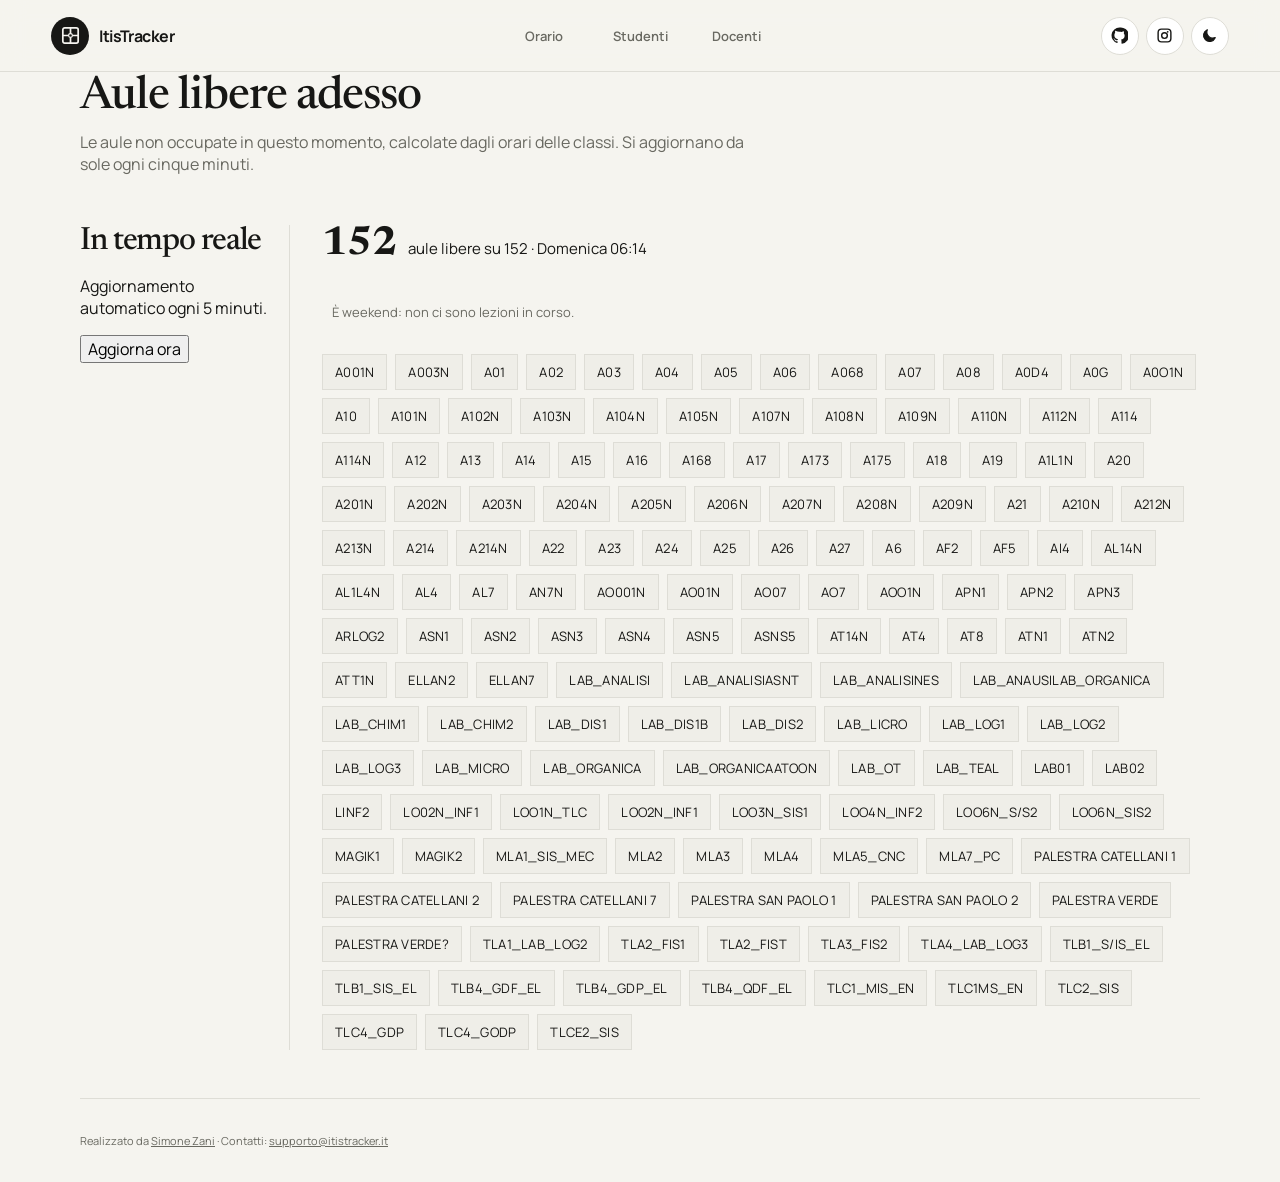
==== aule-libere/index.html @ e9085350 "Ottimizza i caricamenti e rende gli orari sempre disponibili" ====
<!doctype html>
<html lang="it">
<head>
  <meta charset="utf-8">
  <meta name="viewport" content="width=device-width, initial-scale=1">
  <meta name="theme-color" content="#f5f4ef">
  <title>ItisTracker</title>
  <meta name="description" content="Scopri in tempo reale quali aule sono libere all'ITIS Leonardo da Vinci di Parma, calcolate dagli orari delle classi.">
  <meta name="robots" content="index, follow">
  <meta name="keywords" content="ItisTracker, ITIS Parma, ITIS Leonardo da Vinci Parma, orari scolastici Parma, orario classi, studenti, docenti">
  <link rel="canonical" href="https://itistracker.it/aule-libere/">
  <meta property="og:type" content="website">
  <meta property="og:site_name" content="ItisTracker">
  <meta property="og:locale" content="it_IT">
  <meta property="og:title" content="Aule libere adesso all'ITIS Parma — ItisTracker">
  <meta property="og:description" content="Scopri in tempo reale quali aule sono libere all'ITIS Leonardo da Vinci di Parma, calcolate dagli orari delle classi.">
  <meta property="og:url" content="https://itistracker.it/aule-libere/">
  <meta name="twitter:card" content="summary">
  <meta name="twitter:title" content="Aule libere adesso all'ITIS Parma — ItisTracker">
  <meta name="twitter:description" content="Scopri in tempo reale quali aule sono libere all'ITIS Leonardo da Vinci di Parma, calcolate dagli orari delle classi.">
  <link rel="preconnect" href="https://fonts.googleapis.com">
  <link rel="preconnect" href="https://fonts.gstatic.com" crossorigin>
  <link href="https://fonts.googleapis.com/css2?family=Manrope:wght@400;500;600;700&family=Newsreader:opsz,wght@6..72,500&display=swap" rel="stylesheet">
  <link rel="icon" href="data:image/svg+xml,%3Csvg xmlns='http://www.w3.org/2000/svg' viewBox='0 0 64 64'%3E%3Crect width='64' height='64' rx='32' fill='%23171715'/%3E%3Crect x='16' y='16' width='32' height='32' rx='4' fill='none' stroke='%23fff' stroke-width='4'/%3E%3Cpath d='M16 32h32M32 16v32' stroke='%23fff' stroke-width='4'/%3E%3Ccircle cx='32' cy='32' r='4' fill='%23171715' stroke='%23fff' stroke-width='3'/%3E%3C/svg%3E">
  <link rel="stylesheet" href="/css/style.css">
  <script type="application/ld+json">{"@context": "https://schema.org", "@type": "WebSite", "name": "ItisTracker", "url": "https://itistracker.it/", "description": "Orari online dell'ITIS Leonardo da Vinci di Parma: classi, studenti e docenti.", "inLanguage": "it", "publisher": {"@type": "EducationalOrganization", "name": "ITIS Leonardo da Vinci", "address": {"@type": "PostalAddress", "addressLocality": "Parma", "addressCountry": "IT"}}, "potentialAction": {"@type": "SearchAction", "target": "https://itistracker.it/studenti/?q={search_term_string}", "query-input": "required name=search_term_string"}}</script>
</head>
<body data-page="aule-libere">  <header class="masthead">
    <a class="brand" href="/" aria-label="ItisTracker, inizio">
      <span class="brand-mark" aria-hidden="true"><svg viewBox="0 0 24 24" fill="none" aria-hidden="true">
          <rect x="4" y="4" width="16" height="16" rx="2" stroke-width="1.8"/>
          <path d="M4 12h16M12 4v16" stroke-width="1.8"/>
          <circle cx="12" cy="12" r="2" fill="var(--ink)" stroke="var(--bg)" stroke-width="1.2"/>
        </svg></span>
      <span class="brand-name">ItisTracker</span>
    </a>
    <nav class="nav" aria-label="Navigazione principale">
      <a href="/orario/">Orario</a>
      <a href="/studenti/">Studenti</a>
      <a href="/docenti/">Docenti</a>
    </nav>
    <div class="header-tools">
      <a class="icon-button" href="https://github.com/simossz" target="_blank" rel="noopener noreferrer" aria-label="GitHub simossz" title="GitHub"><svg viewBox="0 0 24 24" aria-hidden="true"><path d="M12 .7a11.3 11.3 0 0 0-3.57 22c.57.1.78-.24.78-.54v-2.1c-3.18.69-3.85-1.35-3.85-1.35-.52-1.32-1.27-1.67-1.27-1.67-1.04-.71.08-.7.08-.7 1.15.08 1.75 1.18 1.75 1.18 1.02 1.75 2.67 1.24 3.32.95.1-.74.4-1.24.72-1.53-2.54-.29-5.21-1.27-5.21-5.65 0-1.25.44-2.27 1.17-3.07-.12-.29-.51-1.45.11-3.02 0 0 .96-.31 3.12 1.17A10.9 10.9 0 0 1 12 6.78c.97 0 1.94.13 2.85.38 2.16-1.48 3.12-1.17 3.12-1.17.62 1.57.23 2.73.11 3.02.73.8 1.17 1.82 1.17 3.07 0 4.39-2.68 5.36-5.23 5.64.41.36.78 1.06.78 2.14v3.17c0 .3.21.65.79.54A11.3 11.3 0 0 0 12 .7Z"/></svg></a>
    <a class="icon-button" href="https://instagram.com/21.simooo" target="_blank" rel="noopener noreferrer" aria-label="Instagram 21.simooo" title="Instagram"><svg viewBox="0 0 24 24" aria-hidden="true"><path d="M7.8 2h8.4A5.8 5.8 0 0 1 22 7.8v8.4a5.8 5.8 0 0 1-5.8 5.8H7.8A5.8 5.8 0 0 1 2 16.2V7.8A5.8 5.8 0 0 1 7.8 2Zm-.2 2A3.6 3.6 0 0 0 4 7.6v8.8A3.6 3.6 0 0 0 7.6 20h8.8a3.6 3.6 0 0 0 3.6-3.6V7.6A3.6 3.6 0 0 0 16.4 4H7.6Zm8.9 1.5a1.25 1.25 0 1 1 0 2.5 1.25 1.25 0 0 1 0-2.5ZM12 7a5 5 0 1 1 0 10 5 5 0 0 1 0-10Zm0 2a3 3 0 1 0 0 6 3 3 0 0 0 0-6Z"/></svg></a>
      <button class="icon-button" id="theme-toggle" type="button" aria-label="Attiva tema scuro" title="Tema">
        <svg class="theme-icon" viewBox="0 0 24 24" fill="none" aria-hidden="true"></svg>
      </button>
    </div>
  </header>
  <div class="mobile-social" aria-label="Social">
    <a class="icon-button" href="https://github.com/simossz" target="_blank" rel="noopener noreferrer" aria-label="GitHub simossz" title="GitHub"><svg viewBox="0 0 24 24" aria-hidden="true"><path d="M12 .7a11.3 11.3 0 0 0-3.57 22c.57.1.78-.24.78-.54v-2.1c-3.18.69-3.85-1.35-3.85-1.35-.52-1.32-1.27-1.67-1.27-1.67-1.04-.71.08-.7.08-.7 1.15.08 1.75 1.18 1.75 1.18 1.02 1.75 2.67 1.24 3.32.95.1-.74.4-1.24.72-1.53-2.54-.29-5.21-1.27-5.21-5.65 0-1.25.44-2.27 1.17-3.07-.12-.29-.51-1.45.11-3.02 0 0 .96-.31 3.12 1.17A10.9 10.9 0 0 1 12 6.78c.97 0 1.94.13 2.85.38 2.16-1.48 3.12-1.17 3.12-1.17.62 1.57.23 2.73.11 3.02.73.8 1.17 1.82 1.17 3.07 0 4.39-2.68 5.36-5.23 5.64.41.36.78 1.06.78 2.14v3.17c0 .3.21.65.79.54A11.3 11.3 0 0 0 12 .7Z"/></svg></a>
    <a class="icon-button" href="https://instagram.com/21.simooo" target="_blank" rel="noopener noreferrer" aria-label="Instagram 21.simooo" title="Instagram"><svg viewBox="0 0 24 24" aria-hidden="true"><path d="M7.8 2h8.4A5.8 5.8 0 0 1 22 7.8v8.4a5.8 5.8 0 0 1-5.8 5.8H7.8A5.8 5.8 0 0 1 2 16.2V7.8A5.8 5.8 0 0 1 7.8 2Zm-.2 2A3.6 3.6 0 0 0 4 7.6v8.8A3.6 3.6 0 0 0 7.6 20h8.8a3.6 3.6 0 0 0 3.6-3.6V7.6A3.6 3.6 0 0 0 16.4 4H7.6Zm8.9 1.5a1.25 1.25 0 1 1 0 2.5 1.25 1.25 0 0 1 0-2.5ZM12 7a5 5 0 1 1 0 10 5 5 0 0 1 0-10Zm0 2a3 3 0 1 0 0 6 3 3 0 0 0 0-6Z"/></svg></a>
  </div>

  <main id="main">
    <section class="page-head">
      <h1>Aule libere adesso</h1>
      <p>Le aule non occupate in questo momento, calcolate dagli orari delle classi. Si aggiornano da sole ogni cinque minuti.</p>
    </section>
    <section class="view active" id="free-view">
      <div class="workspace">
        <aside class="side">
          <h2>In tempo reale</h2>
          <p class="hint">Aggiornamento automatico ogni 5 minuti.</p>
          <button class="room-button" type="button" id="free-rooms-refresh">Aggiorna ora</button>
          <p class="sr-only" id="free-rooms-status" role="status" aria-live="polite" aria-atomic="true"></p>
        </aside>
        <div class="content" id="free-rooms"><div class="empty">Caricamento aule…</div></div>
      </div>
    </section>
  </main>

  <footer>
    <span>Realizzato da <a href="https://github.com/simossz" target="_blank" rel="noopener noreferrer">Simone Zani</a> · Contatti: <a href="mailto:supporto@itistracker.it">supporto@itistracker.it</a></span>
  </footer>
  <script src="/js/app.js" defer></script>
</body>
</html>
---- css/style.css ----
:root {
      --bg: #f5f4ef;
      --paper: #fff;
      --ink: #171715;
      --muted: #696961;
      --line: #deddd6;
      --soft: #efeee8;
      --accent: #171715;
      --header: rgba(245,244,239,.94);
    }
    [data-theme="dark"] {
      --bg: #191918;
      --paper: #20201e;
      --ink: #f2f1ea;
      --muted: #aaa99f;
      --line: #3f3f3a;
      --soft: #292926;
      --accent: #f2f1ea;
      --header: rgba(25,25,24,.94);
    }
    * { box-sizing: border-box; }
    html {
      scroll-behavior: smooth;
      scrollbar-width: thin;
      scrollbar-color: var(--ink) var(--soft);
    }
    html.theme-changing,
    html.theme-changing *,
    html.theme-changing *::before,
    html.theme-changing *::after {
      transition-duration: .45s !important;
      transition-timing-function: cubic-bezier(.22, 1, .36, 1) !important;
    }
    ::view-transition-old(root),
    ::view-transition-new(root) {
      animation-duration: .45s;
      animation-timing-function: cubic-bezier(.22, 1, .36, 1);
    }
    ::view-transition-old(root) { animation-name: theme-out; }
    ::view-transition-new(root) { animation-name: theme-in; }
    @keyframes theme-out {
      to { opacity: 0; }
    }
    @keyframes theme-in {
      from { opacity: 0; filter: saturate(.9); }
      to { opacity: 1; filter: saturate(1); }
    }
    html::-webkit-scrollbar { width: 10px; height: 10px; }
    html::-webkit-scrollbar-track { background: var(--soft); }
    html::-webkit-scrollbar-thumb {
      min-height: 44px;
      border: 3px solid var(--soft);
      border-radius: 999px;
      background: var(--ink);
    }
    html::-webkit-scrollbar-thumb:hover { background: var(--muted); }
    body {
      min-width: 320px;
      margin: 0;
      background: var(--bg);
      color: var(--ink);
      font-family: "Manrope", "Segoe UI", sans-serif;
    }
    button, input, select { font: inherit; }
    button, select { cursor: pointer; }
    a { color: inherit; }
    :focus-visible { outline: 2px solid var(--accent); outline-offset: 3px; }
    .sr-only {
      position: absolute !important;
      width: 1px;
      height: 1px;
      padding: 0;
      margin: -1px;
      overflow: hidden;
      clip: rect(0, 0, 0, 0);
      white-space: nowrap;
      border: 0;
    }

    .masthead {
      height: 72px;
      display: grid;
      grid-template-columns: 210px 1fr 210px;
      align-items: center;
      padding: 0 clamp(18px, 4vw, 64px);
      border-bottom: 1px solid var(--line);
      background: var(--header);
      position: sticky;
      top: 0;
      z-index: 20;
      backdrop-filter: blur(12px);
    }
    .brand {
      display: inline-flex;
      align-items: center;
      gap: 10px;
      width: fit-content;
      text-decoration: none;
      font-weight: 700;
      letter-spacing: -.035em;
    }
    .brand-mark {
      width: 38px;
      height: 38px;
      display: grid;
      place-items: center;
      border-radius: 50%;
      background: var(--ink);
      color: var(--bg);
      transition: transform .35s cubic-bezier(.22, 1, .36, 1),
                  background-color .35s ease,
                  color .35s ease;
    }
    .brand-mark svg {
      width: 23px;
      height: 23px;
      stroke: var(--bg);
    }
    .brand:hover .brand-mark {
      transform: rotate(-8deg) scale(1.04);
    }
    .nav {
      height: 100%;
      display: flex;
      justify-self: center;
      align-items: stretch;
    }
    .nav a,
    .nav button {
      min-width: 96px;
      border: 0;
      background: transparent;
      color: var(--muted);
      font-size: 13px;
      font-weight: 600;
      position: relative;
      transition: color .24s ease,
                  background .24s ease,
                  transform .24s cubic-bezier(.22, 1, .36, 1);
    }
    .nav a {
      display: flex;
      align-items: center;
      justify-content: center;
      text-decoration: none;
    }
    .nav a::after,
    .nav button::after {
      content: "";
      position: absolute;
      left: 18%;
      right: 18%;
      bottom: 0;
      height: 2px;
      border-radius: 999px;
      background: var(--accent);
      transform: scaleX(0);
      transform-origin: center;
      transition: transform .32s cubic-bezier(.22, 1, .36, 1);
    }
    .nav a:hover,
    .nav button:hover {
      color: var(--ink);
      background: var(--soft);
      transform: translateY(-1px);
    }
    .nav a[aria-current="page"],
    .nav button.active {
      color: var(--ink);
    }
    .nav a[aria-current="page"]::after,
    .nav button.active::after {
      transform: scaleX(1);
    }
    .header-tools {
      justify-self: end;
      display: flex;
      gap: 7px;
    }
    .mobile-social { display: none; }
    .icon-button {
      width: 38px;
      height: 38px;
      display: grid;
      place-items: center;
      border: 1px solid var(--line);
      border-radius: 50%;
      background: var(--paper);
      color: var(--ink);
      text-decoration: none;
      transition: transform .18s ease, border-color .18s ease;
    }
    .icon-button:hover { transform: translateY(-2px); border-color: var(--ink); }
    .icon-button svg { width: 17px; height: 17px; fill: currentColor; }
    #theme-toggle {
      overflow: hidden;
      font-size: 16px;
      transition: background-color .35s ease,
                  border-color .35s ease,
                  color .35s ease;
    }
    [data-theme="dark"] body { color-scheme: dark; }
    [data-theme="dark"] .nav a[aria-current="page"],
    [data-theme="dark"] .nav button.active { background: var(--soft); }
    [data-theme="dark"] select {
      background-image: url("data:image/svg+xml,%3Csvg xmlns='http://www.w3.org/2000/svg' width='12' height='12' viewBox='0 0 12 12'%3E%3Cpath d='M2 4l4 4 4-4' fill='none' stroke='%23aaa99f' stroke-width='1.5' stroke-linecap='round' stroke-linejoin='round'/%3E%3C/svg%3E");
    }

    main {
      width: min(1120px, calc(100% - 48px));
      margin: 0 auto;
    }
    .intro {
      display: none;
    }
    .intro-kicker {
      color: var(--muted);
      font-size: 11px;
      font-weight: 700;
      letter-spacing: .14em;
      text-transform: uppercase;
    }
    h1 {
      margin: 6px 0 0;
      font-family: "Newsreader", Georgia, serif;
      font-size: clamp(46px, 7vw, 72px);
      line-height: .92;
      letter-spacing: -.055em;
      font-weight: 500;
    }

    .view { display: none; }
    .view.active {
      display: block;
      animation: view-in .42s cubic-bezier(.22, 1, .36, 1) both;
    }
    @keyframes view-in {
      from { opacity: 0; transform: translateY(10px); }
      to { opacity: 1; transform: translateY(0); }
    }
    .workspace {
      display: grid;
      grid-template-columns: 210px minmax(0, 1fr);
      gap: 32px;
      min-height: 480px;
      padding: 26px 0 48px;
    }
    .side {
      border-right: 1px solid var(--line);
      padding-right: 22px;
    }
    .side h2 {
      margin: 0 0 18px;
      font-family: "Newsreader", Georgia, serif;
      font-size: 32px;
      line-height: 1;
      font-weight: 500;
      letter-spacing: -.035em;
    }
    .field label {
      display: block;
      margin-bottom: 7px;
      color: var(--muted);
      font-size: 10px;
      font-weight: 700;
      letter-spacing: .12em;
      text-transform: uppercase;
    }
    select, input {
      width: 100%;
      height: 46px;
      border: 1px solid var(--line);
      border-radius: 3px;
      background: var(--paper);
      color: var(--ink);
      padding: 0 12px;
      outline: none;
    }
    select {
      appearance: none;
      -webkit-appearance: none;
      padding-right: 38px;
      background-image: url("data:image/svg+xml,%3Csvg xmlns='http://www.w3.org/2000/svg' width='12' height='12' viewBox='0 0 12 12'%3E%3Cpath d='M2 4l4 4 4-4' fill='none' stroke='%23777770' stroke-width='1.5' stroke-linecap='round' stroke-linejoin='round'/%3E%3C/svg%3E");
      background-repeat: no-repeat;
      background-position: right 12px center;
    }
    select:focus, input:focus { border-color: var(--ink); }
    select, input {
      transition: border-color .22s ease,
                  background-color .22s ease,
                  transform .22s cubic-bezier(.22, 1, .36, 1);
    }
    select:focus, input:focus {
      transform: translateY(-1px);
    }
    .content { min-width: 0; }

    .calendar-scroll {
      overflow-x: auto;
      background: transparent;
      scrollbar-width: none;
      -ms-overflow-style: none;
    }
    .calendar-scroll::-webkit-scrollbar { display: none; }
    .results::-webkit-scrollbar,
    .nav::-webkit-scrollbar { width: 8px; height: 8px; }
    .results::-webkit-scrollbar-track,
    .nav::-webkit-scrollbar-track { background: transparent; }
    .results::-webkit-scrollbar-thumb,
    .nav::-webkit-scrollbar-thumb {
      border: 2px solid transparent;
      border-radius: 999px;
      background: var(--ink);
      background-clip: padding-box;
    }
    .calendar-grid {
      min-width: 760px;
      display: grid;
      grid-template-columns: 58px repeat(6, minmax(116px, 1fr));
      --hour-height: 74px;
    }
    .calendar-head, .time-label, .calendar-cell {
      border-right: 1px solid var(--line);
      border-bottom: 1px solid var(--line);
    }
    .calendar-grid > :nth-child(7n) { border-right: 0; }
    .calendar-grid > :nth-last-child(-n + 7) { border-bottom: 0; }
    .calendar-head {
      min-height: 44px;
      display: grid;
      place-items: center;
      background: transparent;
      font-size: 12px;
      font-weight: 700;
    }
    .time-label {
      height: var(--hour-height);
      display: grid;
      place-items: start center;
      padding-top: 9px;
      color: var(--muted);
      font-size: 10px;
    }
    .calendar-cell {
      height: var(--hour-height);
      padding: 4px;
      position: relative;
      background: transparent;
    }
    .lesson {
      height: 100%;
      min-height: 66px;
      min-width: 0;
      display: flex;
      flex-direction: column;
      justify-content: flex-start;
      gap: 7px;
      padding: 7px 6px;
      border: 0;
      background: transparent;
      font-size: 11px;
      position: relative;
      cursor: default;
      animation: lesson-in .38s cubic-bezier(.22, 1, .36, 1) both;
    }
    @keyframes lesson-in {
      from { opacity: 0; transform: translateY(4px); }
      to { opacity: 1; transform: translateY(0); }
    }
    .lesson strong,
    .lesson small {
      display: block;
      min-width: 0;
      max-width: 100%;
      overflow: hidden;
      text-overflow: ellipsis;
      white-space: nowrap;
    }
    .lesson strong { font-size: 13px; line-height: 1.12; }
    .lesson small {
      color: var(--muted);
      font-size: 10px;
      font-weight: 700;
      letter-spacing: .02em;
    }
    .lesson span { margin-top: auto; color: var(--ink); font-size: 10px; opacity: .78; }
    .calendar-cell.empty-cell {
      display: grid;
      place-items: center;
      color: var(--muted);
      font-size: 11px;
    }
    .lesson::after {
      content: attr(data-detail);
      position: absolute;
      left: 50%;
      bottom: calc(100% + 8px);
      z-index: 20;
      width: max-content;
      max-width: 220px;
      transform: translate(-50%, 4px);
      border: 1px solid var(--line);
      border-radius: 3px;
      background: var(--ink);
      color: var(--bg);
      padding: 7px 9px;
      font-size: 10px;
      line-height: 1.35;
      text-align: center;
      opacity: 0;
      visibility: hidden;
      pointer-events: none;
      transition: opacity .16s ease, transform .16s ease, visibility .16s ease;
    }
    .lesson:hover::after,
    .lesson:focus-visible::after {
      opacity: 1;
      visibility: visible;
      transform: translate(-50%, 0);
    }

    .results {
      max-height: 520px;
      overflow-y: auto;
      border-top: 1px solid var(--line);
      scrollbar-width: thin;
      scrollbar-color: var(--ink) transparent;
    }
    .result-row {
      width: 100%;
      min-height: 54px;
      display: flex;
      align-items: center;
      justify-content: space-between;
      border: 0;
      border-bottom: 1px solid var(--line);
      background: transparent;
      color: var(--ink);
      padding: 8px 10px;
      text-align: left;
      text-decoration: none;
      cursor: pointer;
      transition: background .2s ease,
                  padding .28s cubic-bezier(.22, 1, .36, 1),
                  transform .28s cubic-bezier(.22, 1, .36, 1);
    }
    .result-row:hover, .result-row.active {
      background: var(--soft);
      padding-left: 16px;
      transform: translateX(2px);
    }
    .result-row small { color: var(--muted); font-size: 10px; }
    .result-row.result-enter {
      animation: result-in .32s cubic-bezier(.22, 1, .36, 1) both;
    }
    @keyframes result-in {
      from { opacity: 0; transform: translateX(-6px); }
      to { opacity: 1; transform: translateX(0); }
    }
    .empty { padding: 20px 10px; color: var(--muted); font-size: 13px; }
    .detail { margin-top: 20px; }
    .detail-head {
      display: grid;
      grid-template-columns: minmax(0, 1fr) auto auto;
      align-items: center;
      gap: 16px;
      padding-bottom: 12px;
      border-bottom: 1px solid var(--line);
    }
    .detail-head strong {
      font-family: "Newsreader", Georgia, serif;
      font-size: 30px;
      font-weight: 500;
    }
    .detail-head span { color: var(--muted); font-size: 12px; }
    .class-roster-toggle {
      border: 1px solid var(--line);
      border-radius: 3px;
      background: var(--paper);
      color: var(--ink);
      padding: 8px 10px;
      font-size: 11px;
      transition: background .2s ease, border-color .2s ease;
    }
    .student-roster-action {
      display: flex;
      justify-content: flex-end;
      margin-bottom: 14px;
    }
    .class-roster-toggle:hover {
      border-color: var(--ink);
      background: var(--soft);
    }
    .detail-body {
      padding-top: 14px;
      animation: detail-reveal .28s cubic-bezier(.22, 1, .36, 1) both;
    }
    @keyframes detail-reveal {
      from { opacity: 0; transform: translateY(5px); }
      to { opacity: 1; transform: translateY(0); }
    }
    .detail-body img { width: 100%; height: auto; }
    .class-roster {
      margin-bottom: 24px;
      padding: 16px;
      border: 1px solid var(--line);
      background: var(--paper);
    }
    .class-roster-head {
      display: flex;
      align-items: baseline;
      justify-content: space-between;
      gap: 12px;
      margin-bottom: 12px;
    }
    .class-roster-head strong {
      font-size: 13px;
      letter-spacing: .01em;
    }
    .class-roster-head span {
      color: var(--muted);
      font-size: 11px;
    }
    .class-roster-list {
      display: grid;
      grid-template-columns: repeat(auto-fit, minmax(180px, 1fr));
      gap: 1px 18px;
      margin: 0;
      padding: 0;
      list-style: none;
    }
    .class-roster-list li {
      padding: 8px 0;
      border-top: 1px solid var(--line);
      font-size: 12px;
    }

    .stats-grid {
      display: grid;
      grid-template-columns: repeat(4, 1fr);
      gap: 1px;
      background: var(--line);
      border: 1px solid var(--line);
    }
    .stat {
      min-height: 150px;
      display: flex;
      flex-direction: column;
      justify-content: space-between;
      background: var(--paper);
      padding: 18px;
    }
    .stat strong {
      font-family: "Newsreader", Georgia, serif;
      font-size: 48px;
      line-height: 1;
      font-weight: 500;
    }
    .stat span { color: var(--muted); font-size: 11px; }

    footer {
      width: min(1120px, calc(100% - 48px));
      min-height: 84px;
      margin: 0 auto;
      display: flex;
      align-items: center;
      justify-content: space-between;
      border-top: 1px solid var(--line);
      color: var(--muted);
      font-size: 11px;
    }

    @media (max-width: 850px) {
      .masthead {
        height: 68px;
        min-height: 68px;
        grid-template-columns: 44px minmax(0, 1fr) 44px;
        gap: 4px;
        padding: 8px 12px;
        backdrop-filter: none;
      }
      .brand { justify-self: start; }
      .brand-name { display: none; }
      .nav {
        grid-row: 1;
        grid-column: 2;
        height: 52px;
        width: 100%;
        justify-self: center;
        justify-content: center;
      }
      .nav a,
      .nav button {
        min-width: 0;
        width: auto;
        flex: 1 1 0;
        height: 52px;
        padding-inline: 4px;
        white-space: nowrap;
      }
      .header-tools {
        grid-row: 1;
        grid-column: 3;
        gap: 0;
      }
      .header-tools a.icon-button { display: none; }
      .mobile-social {
        position: fixed;
        right: 12px;
        bottom: 12px;
        z-index: 30;
        display: flex;
        flex-direction: row;
        gap: 6px;
      }
      #theme-toggle { width: 38px; height: 38px; }
      main, footer { width: calc(100% - 32px); }
      .workspace { grid-template-columns: 1fr; gap: 18px; }
      .side {
        min-height: 0;
        border-right: 0;
        border-bottom: 1px solid var(--line);
        padding: 0 0 18px;
      }
      .calendar-grid {
        min-width: 660px;
        grid-template-columns: 52px repeat(6, minmax(101px, 1fr));
      }
      .lesson {
        gap: 5px;
        padding-inline: 5px;
      }
      .lesson strong {
        font-size: 12px;
      }
      .detail-head {
        grid-template-columns: minmax(0, 1fr) auto;
      }
      .detail-head .class-roster-toggle {
        grid-row: 2;
        justify-self: start;
      }
      .detail-head span {
        grid-row: 2;
        justify-self: end;
      }
      .stats-grid { grid-template-columns: 1fr 1fr; }
    }
    @media (max-width: 520px) {
      main, footer { width: calc(100% - 24px); }
      .masthead { padding-inline: 12px; }
      .intro { display: none; }
      .nav a,
      .nav button { min-width: 82px; padding-inline: 8px; font-size: 12px; }
      .stat { min-height: 120px; }
      .stat strong { font-size: 38px; }
      footer { align-items: flex-start; flex-direction: column; justify-content: center; gap: 6px; }
    }
    @media (prefers-reduced-motion: reduce) {
      *, *::before, *::after {
        scroll-behavior: auto !important;
        animation-duration: .01ms !important;
        transition-duration: .01ms !important;
      }
      ::view-transition-old(root),
      ::view-transition-new(root) {
        animation-duration: .01ms !important;
      }
    }

  .page-head { margin: 0 0 24px; animation: view-in .42s cubic-bezier(.22, 1, .36, 1) both; }
  .page-head h1 { margin: 0 0 8px; font-family: Newsreader, Georgia, serif; font-size: clamp(30px, 4vw, 46px); line-height: 1.1; letter-spacing: -.02em; }
  .page-head p { margin: 0; color: var(--muted); max-width: 68ch; }
  .person-link { margin-left: 12px; font-size: 12px; color: var(--ink); text-underline-offset: 4px; }

  .breadcrumb { color: var(--muted); font-size: 12px; margin-bottom: 14px; }
  .breadcrumb a { color: var(--muted); text-underline-offset: 3px; }
  .seo-table { width: 100%; border-collapse: collapse; font-size: 12px; }
  .seo-table th, .seo-table td { border: 1px solid var(--line); padding: 8px; text-align: left; vertical-align: top; }
  .seo-table thead th { background: var(--soft); font-weight: 600; }
  .seo-table tbody th { color: var(--muted); font-weight: 500; white-space: nowrap; }
  .seo-table small { color: var(--muted); }
  .stat { margin: 0 0 14px; }
  .stat strong { display: block; font-family: Newsreader, Georgia, serif; font-size: 28px; line-height: 1; }
  .muted-small { color: var(--muted); font-size: 12px; line-height: 1.6; }
  .side h3 { margin: 20px 0 6px; font-size: 13px; }
  .class-content { min-width: 0; }
  .class-meta { color: var(--muted); font-size: 12px; margin: 14px 0 30px; }
  .class-content h2 { font-family: Newsreader, Georgia, serif; font-size: 20px; margin: 0 0 12px; }

  .free-summary { margin: 0 0 18px; font-size: 15px; }
  .free-summary strong { font-family: Newsreader, Georgia, serif; font-size: 40px; margin-right: 8px; }
  .free-grid { display: flex; flex-wrap: wrap; gap: 8px; margin: 10px 0 0; }
  .room-chip {
    display: inline-block;
    padding: 8px 12px;
    border: 1px solid var(--line);
    background: var(--soft);
    font-size: 13px;
    letter-spacing: .02em;
  }
  .occupied-chip { opacity: .55; text-decoration: line-through; }
  .occupied { margin-top: 22px; border-top: 1px solid var(--line); padding-top: 14px; }
  .occupied summary { cursor: pointer; color: var(--muted); font-size: 13px; }
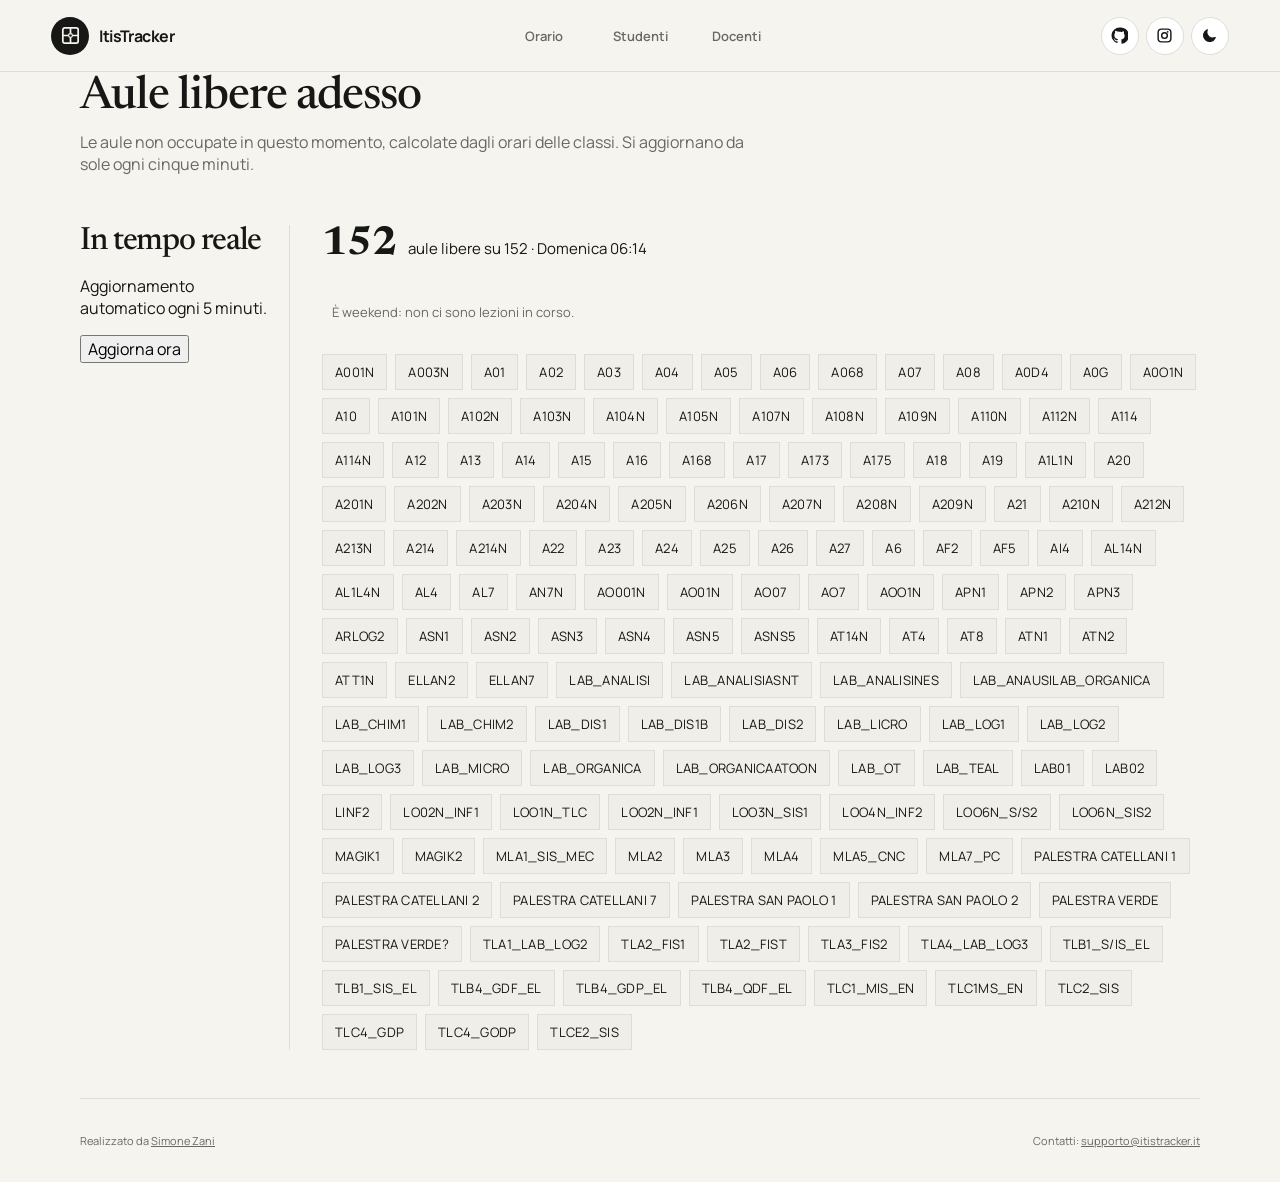
==== commit e6fe400c: "Rendi il footer ordinato e chiarisci le classi senza orario" ====
--- a/aule-libere/index.html
+++ b/aule-libere/index.html
@@ -71,7 +71,8 @@
   </main>
 
   <footer>
-    <span>Realizzato da <a href="https://github.com/simossz" target="_blank" rel="noopener noreferrer">Simone Zani</a> · Contatti: <a href="mailto:supporto@itistracker.it">supporto@itistracker.it</a></span>
+    <span>Realizzato da <a href="https://github.com/simossz" target="_blank" rel="noopener noreferrer">Simone Zani</a></span>
+    <span>Contatti: <a href="mailto:supporto@itistracker.it">supporto@itistracker.it</a></span>
   </footer>
   <script src="/js/app.js" defer></script>
 </body>
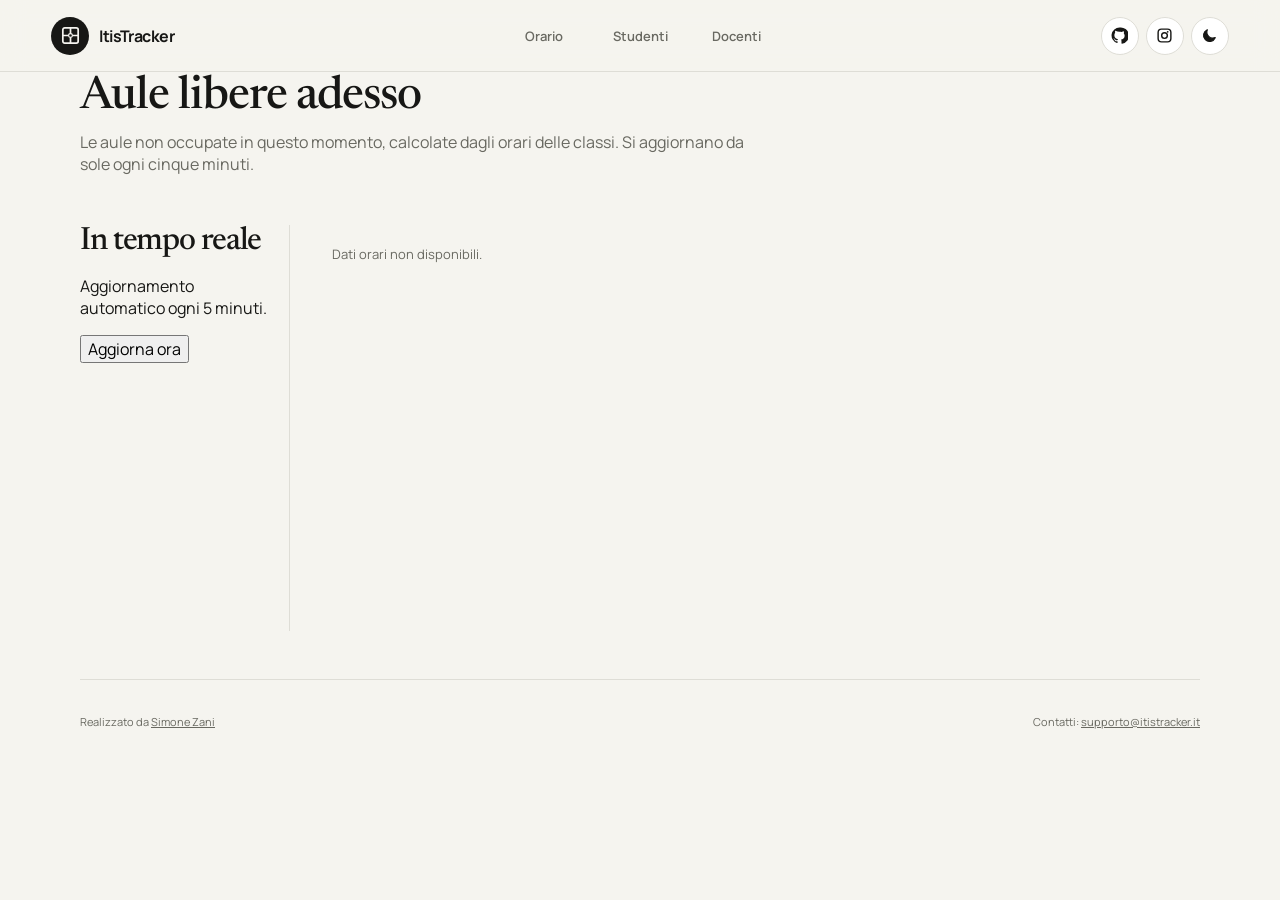
==== commit 1f25206b: "Ripristina titoli SEO e corregge le classi senza orario" ====
--- a/aule-libere/index.html
+++ b/aule-libere/index.html
@@ -4,7 +4,7 @@
   <meta charset="utf-8">
   <meta name="viewport" content="width=device-width, initial-scale=1">
   <meta name="theme-color" content="#f5f4ef">
-  <title>ItisTracker</title>
+  <title>Aule libere adesso all'ITIS Parma — ItisTracker</title>
   <meta name="description" content="Scopri in tempo reale quali aule sono libere all'ITIS Leonardo da Vinci di Parma, calcolate dagli orari delle classi.">
   <meta name="robots" content="index, follow">
   <meta name="keywords" content="ItisTracker, ITIS Parma, ITIS Leonardo da Vinci Parma, orari scolastici Parma, orario classi, studenti, docenti">
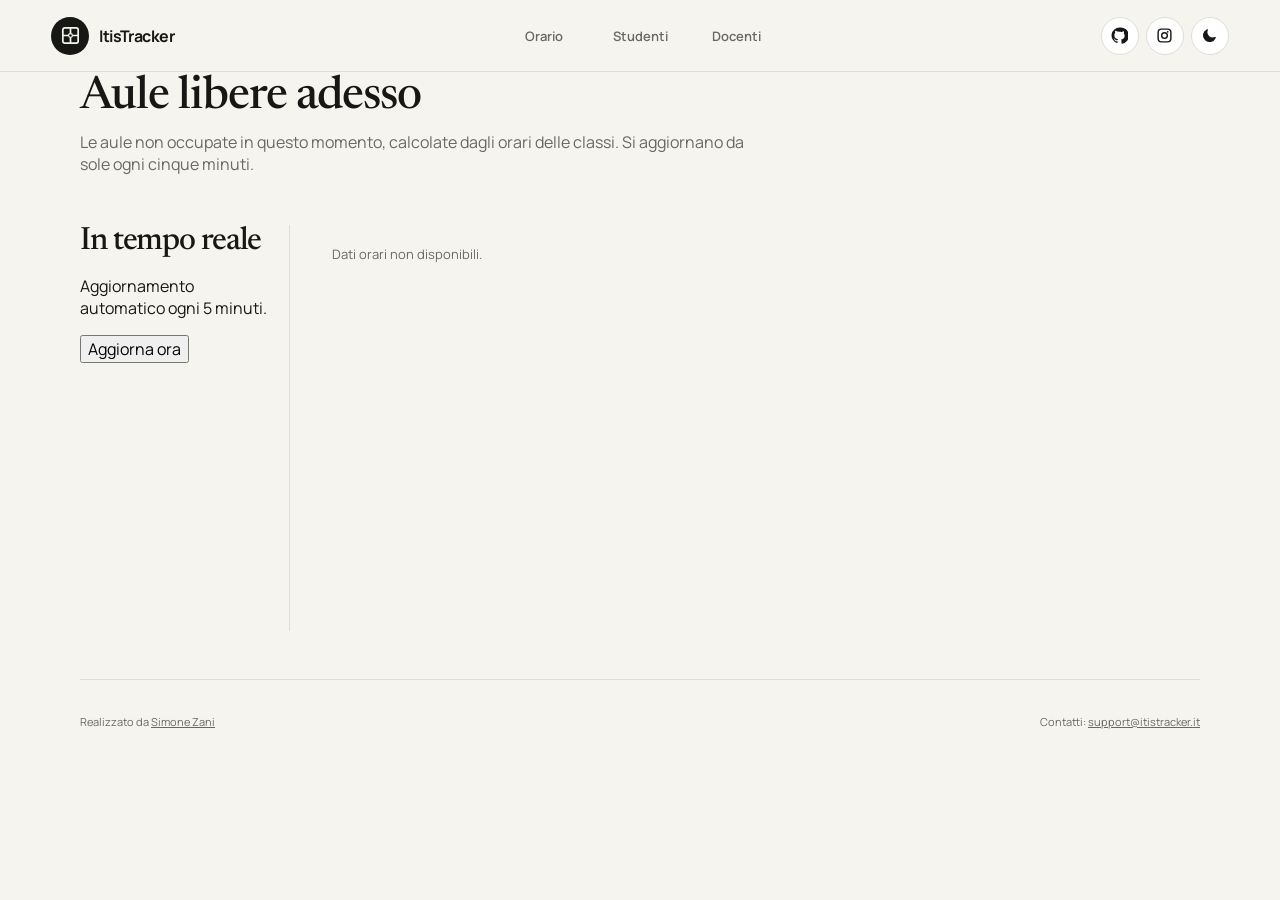
==== commit 6694dbc4: "Correggi l'indirizzo email di contatto" ====
--- a/aule-libere/index.html
+++ b/aule-libere/index.html
@@ -15,15 +15,18 @@
   <meta property="og:title" content="Aule libere adesso all'ITIS Parma — ItisTracker">
   <meta property="og:description" content="Scopri in tempo reale quali aule sono libere all'ITIS Leonardo da Vinci di Parma, calcolate dagli orari delle classi.">
   <meta property="og:url" content="https://itistracker.it/aule-libere/">
+  <meta property="og:image" content="https://itistracker.it/logo.png">
   <meta name="twitter:card" content="summary">
   <meta name="twitter:title" content="Aule libere adesso all'ITIS Parma — ItisTracker">
   <meta name="twitter:description" content="Scopri in tempo reale quali aule sono libere all'ITIS Leonardo da Vinci di Parma, calcolate dagli orari delle classi.">
   <link rel="preconnect" href="https://fonts.googleapis.com">
   <link rel="preconnect" href="https://fonts.gstatic.com" crossorigin>
   <link href="https://fonts.googleapis.com/css2?family=Manrope:wght@400;500;600;700&family=Newsreader:opsz,wght@6..72,500&display=swap" rel="stylesheet">
-  <link rel="icon" href="data:image/svg+xml,%3Csvg xmlns='http://www.w3.org/2000/svg' viewBox='0 0 64 64'%3E%3Crect width='64' height='64' rx='32' fill='%23171715'/%3E%3Crect x='16' y='16' width='32' height='32' rx='4' fill='none' stroke='%23fff' stroke-width='4'/%3E%3Cpath d='M16 32h32M32 16v32' stroke='%23fff' stroke-width='4'/%3E%3Ccircle cx='32' cy='32' r='4' fill='%23171715' stroke='%23fff' stroke-width='3'/%3E%3C/svg%3E">
-  <link rel="stylesheet" href="/css/style.css">
-  <script type="application/ld+json">{"@context": "https://schema.org", "@type": "WebSite", "name": "ItisTracker", "url": "https://itistracker.it/", "description": "Orari online dell'ITIS Leonardo da Vinci di Parma: classi, studenti e docenti.", "inLanguage": "it", "publisher": {"@type": "EducationalOrganization", "name": "ITIS Leonardo da Vinci", "address": {"@type": "PostalAddress", "addressLocality": "Parma", "addressCountry": "IT"}}, "potentialAction": {"@type": "SearchAction", "target": "https://itistracker.it/studenti/?q={search_term_string}", "query-input": "required name=search_term_string"}}</script>
+  <link rel="icon" href="/favicon.ico" sizes="any">
+  <link rel="icon" type="image/png" sizes="32x32" href="/favicon.png">
+  <link rel="apple-touch-icon" href="/apple-touch-icon.png">
+  <link rel="stylesheet" href="/css/style.css?v=1795809323-1795798026">
+  <script type="application/ld+json">{"@context": "https://schema.org", "@type": "WebSite", "name": "ItisTracker", "logo": {"@type": "ImageObject", "url": "https://itistracker.it/logo.png"}, "url": "https://itistracker.it/", "description": "Orari online dell'ITIS Leonardo da Vinci di Parma: classi, studenti e docenti.", "inLanguage": "it", "publisher": {"@type": "EducationalOrganization", "name": "ITIS Leonardo da Vinci", "address": {"@type": "PostalAddress", "addressLocality": "Parma", "addressCountry": "IT"}}, "potentialAction": {"@type": "SearchAction", "target": "https://itistracker.it/studenti/?q={search_term_string}", "query-input": "required name=search_term_string"}}</script>
 </head>
 <body data-page="aule-libere">  <header class="masthead">
     <a class="brand" href="/" aria-label="ItisTracker, inizio">
@@ -72,8 +75,8 @@
 
   <footer>
     <span>Realizzato da <a href="https://github.com/simossz" target="_blank" rel="noopener noreferrer">Simone Zani</a></span>
-    <span>Contatti: <a href="mailto:supporto@itistracker.it">supporto@itistracker.it</a></span>
+    <span>Contatti: <a href="mailto:support@itistracker.it">support@itistracker.it</a></span>
   </footer>
-  <script src="/js/app.js" defer></script>
+  <script src="/js/app.js?v=1795809323-1795798026" defer></script>
 </body>
 </html>
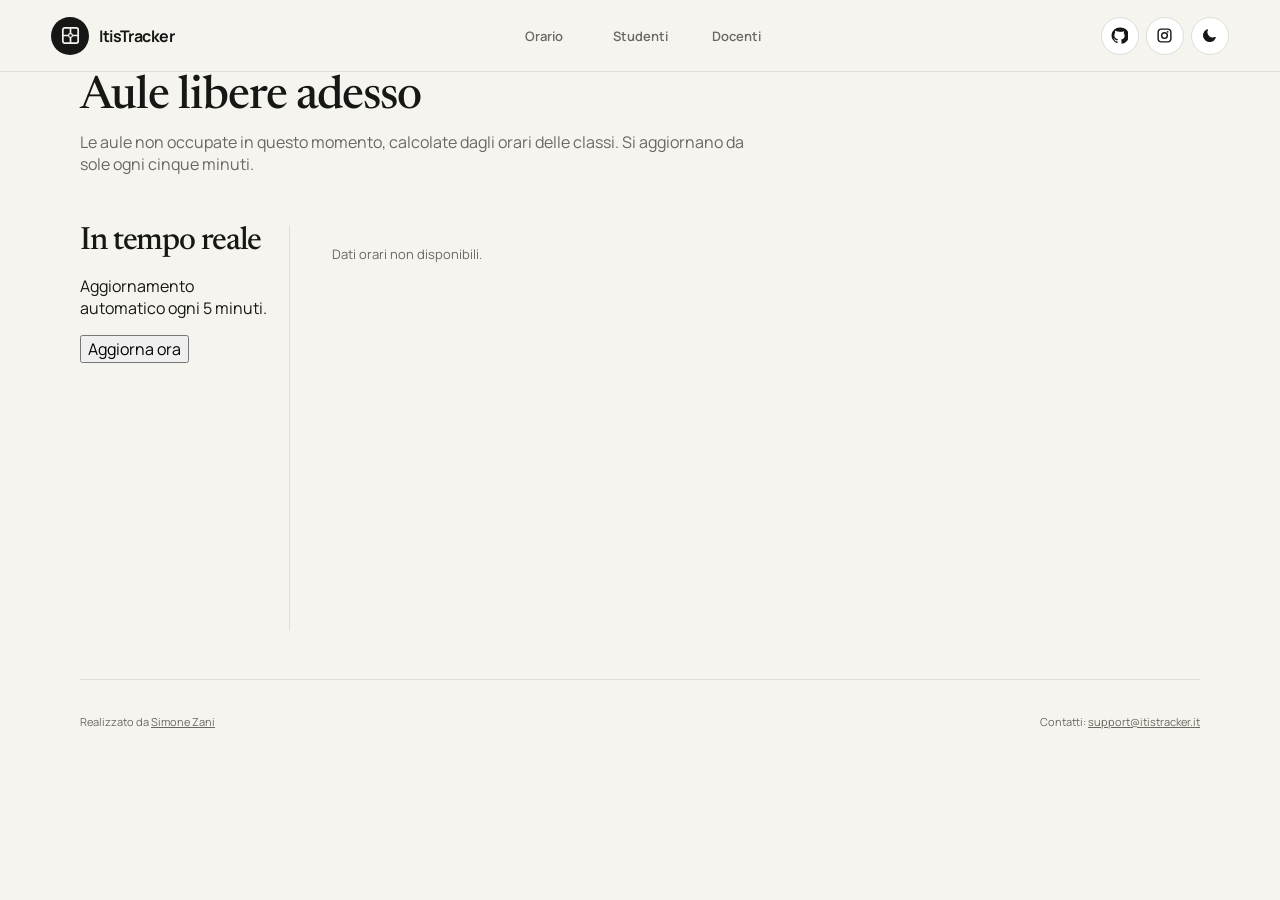
==== commit 54256700: "Rimuovi l'animazione al cambio di tema" ====
--- a/aule-libere/index.html
+++ b/aule-libere/index.html
@@ -25,7 +25,7 @@
   <link rel="icon" href="/favicon.ico" sizes="any">
   <link rel="icon" type="image/png" sizes="32x32" href="/favicon.png">
   <link rel="apple-touch-icon" href="/apple-touch-icon.png">
-  <link rel="stylesheet" href="/css/style.css?v=1795809323-1795798026">
+  <link rel="stylesheet" href="/css/style.css?v=1795816933-1795816998">
   <script type="application/ld+json">{"@context": "https://schema.org", "@type": "WebSite", "name": "ItisTracker", "logo": {"@type": "ImageObject", "url": "https://itistracker.it/logo.png"}, "url": "https://itistracker.it/", "description": "Orari online dell'ITIS Leonardo da Vinci di Parma: classi, studenti e docenti.", "inLanguage": "it", "publisher": {"@type": "EducationalOrganization", "name": "ITIS Leonardo da Vinci", "address": {"@type": "PostalAddress", "addressLocality": "Parma", "addressCountry": "IT"}}, "potentialAction": {"@type": "SearchAction", "target": "https://itistracker.it/studenti/?q={search_term_string}", "query-input": "required name=search_term_string"}}</script>
 </head>
 <body data-page="aule-libere">  <header class="masthead">
@@ -77,6 +77,6 @@
     <span>Realizzato da <a href="https://github.com/simossz" target="_blank" rel="noopener noreferrer">Simone Zani</a></span>
     <span>Contatti: <a href="mailto:support@itistracker.it">support@itistracker.it</a></span>
   </footer>
-  <script src="/js/app.js?v=1795809323-1795798026" defer></script>
+  <script src="/js/app.js?v=1795816933-1795816998" defer></script>
 </body>
 </html>
--- a/css/style.css
+++ b/css/style.css
@@ -1,4 +1,5 @@
 :root {
+      color-scheme: light;
       --bg: #f5f4ef;
       --paper: #fff;
       --ink: #171715;
@@ -9,6 +10,7 @@
       --header: rgba(245,244,239,.94);
     }
     [data-theme="dark"] {
+      color-scheme: dark;
       --bg: #191918;
       --paper: #20201e;
       --ink: #f2f1ea;
@@ -23,27 +25,6 @@
       scroll-behavior: smooth;
       scrollbar-width: thin;
       scrollbar-color: var(--ink) var(--soft);
-    }
-    html.theme-changing,
-    html.theme-changing *,
-    html.theme-changing *::before,
-    html.theme-changing *::after {
-      transition-duration: .45s !important;
-      transition-timing-function: cubic-bezier(.22, 1, .36, 1) !important;
-    }
-    ::view-transition-old(root),
-    ::view-transition-new(root) {
-      animation-duration: .45s;
-      animation-timing-function: cubic-bezier(.22, 1, .36, 1);
-    }
-    ::view-transition-old(root) { animation-name: theme-out; }
-    ::view-transition-new(root) { animation-name: theme-in; }
-    @keyframes theme-out {
-      to { opacity: 0; }
-    }
-    @keyframes theme-in {
-      from { opacity: 0; filter: saturate(.9); }
-      to { opacity: 1; filter: saturate(1); }
     }
     html::-webkit-scrollbar { width: 10px; height: 10px; }
     html::-webkit-scrollbar-track { background: var(--soft); }
@@ -662,10 +643,25 @@
         animation-duration: .01ms !important;
         transition-duration: .01ms !important;
       }
-      ::view-transition-old(root),
-      ::view-transition-new(root) {
-        animation-duration: .01ms !important;
-      }
+    }
+
+    @media (max-width: 850px) {
+      #theme-toggle {
+        width: 42px;
+        height: 42px;
+        border: 1px solid var(--line);
+        background: var(--paper);
+      }
+      .mobile-social .icon-button {
+        width: 34px;
+        height: 34px;
+        background: var(--paper);
+        border: 1px solid var(--line);
+        opacity: .9;
+      }
+      [data-theme="dark"] .calendar-cell.empty-cell { color: #9b9a92; }
+      [data-theme="dark"] .lesson { border-color: var(--line); }
+      [data-theme="dark"] .field label { color: var(--muted); }
     }
 
   .page-head { margin: 0 0 24px; animation: view-in .42s cubic-bezier(.22, 1, .36, 1) both; }
